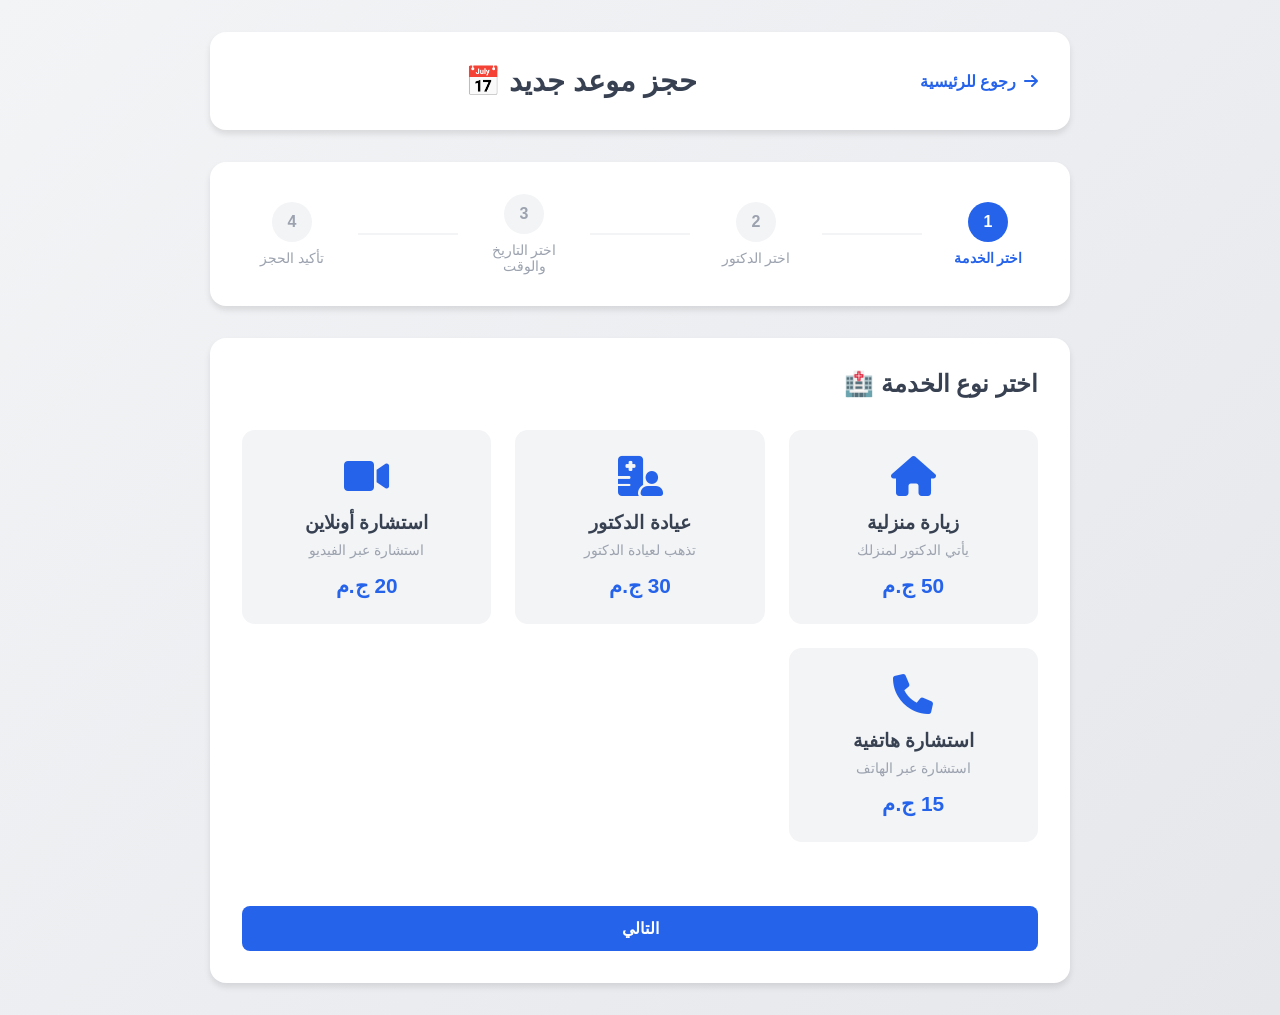
==== booking.html @ 51c082e1 "Add files via upload" ====
<!DOCTYPE html>
<html lang="ar" dir="rtl">
<head>
    <meta charset="UTF-8">
    <meta name="viewport" content="width=device-width, initial-scale=1.0">
    <title>حجز موعد - ميديكا</title>
    <link rel="stylesheet" href="booking-style.css">
    <link rel="stylesheet" href="https://cdnjs.cloudflare.com/ajax/libs/font-awesome/6.0.0/css/all.min.css">
</head>
<body>
    <div class="booking-container">
        <!-- Header -->
        <header class="booking-header">
            <a href="dashboard.html" class="back-link">
                <i class="fas fa-arrow-right"></i> رجوع للرئيسية
            </a>
            <h1>حجز موعد جديد 📅</h1>
        </header>

        <!-- Booking Steps -->
        <div class="booking-steps">
            <div class="step-item active">
                <div class="step-number">1</div>
                <span>اختر الخدمة</span>
            </div>
            <div class="step-divider"></div>
            <div class="step-item">
                <div class="step-number">2</div>
                <span>اختر الدكتور</span>
            </div>
            <div class="step-divider"></div>
            <div class="step-item">
                <div class="step-number">3</div>
                <span>اختر التاريخ والوقت</span>
            </div>
            <div class="step-divider"></div>
            <div class="step-item">
                <div class="step-number">4</div>
                <span>تأكيد الحجز</span>
            </div>
        </div>

        <div class="booking-content">
            <!-- Step 1: Service Selection -->
            <section class="step-section active" id="step-1">
                <h2>اختر نوع الخدمة 🏥</h2>
                <div class="service-grid">
                    <div class="service-card" data-service="home">
                        <i class="fas fa-home"></i>
                        <h3>زيارة منزلية</h3>
                        <p>يأتي الدكتور لمنزلك</p>
                        <span class="price">50 ج.م</span>
                    </div>

                    <div class="service-card" data-service="clinic">
                        <i class="fas fa-hospital-user"></i>
                        <h3>عيادة الدكتور</h3>
                        <p>تذهب لعيادة الدكتور</p>
                        <span class="price">30 ج.م</span>
                    </div>

                    <div class="service-card" data-service="online">
                        <i class="fas fa-video"></i>
                        <h3>استشارة أونلاين</h3>
                        <p>استشارة عبر الفيديو</p>
                        <span class="price">20 ج.م</span>
                    </div>

                    <div class="service-card" data-service="phone">
                        <i class="fas fa-phone"></i>
                        <h3>استشارة هاتفية</h3>
                        <p>استشارة عبر الهاتف</p>
                        <span class="price">15 ج.م</span>
                    </div>
                </div>
                <button class="btn-next" onclick="nextStep(1)">التالي</button>
            </section>

            <!-- Step 2: Doctor Selection -->
            <section class="step-section" id="step-2">
                <h2>اختر الدكتور 👨‍⚕️</h2>
                
                <div class="filter-section">
                    <label for="specialty">التخصص:</label>
                    <select id="specialty">
                        <option value="">جميع التخصصات</option>
                        <option value="cardiology">أمراض القلب</option>
                        <option value="dermatology">الجلدية</option>
                        <option value="pediatrics">طب الأطفال</option>
                        <option value="general">الطب العام</option>
                    </select>

                    <label for="price-range">نطاق السعر:</label>
                    <input type="range" id="price-range" min="0" max="200" value="200">
                </div>

                <div class="doctors-list">
                    <div class="doctor-option" data-doctor="1">
                        <div class="doctor-image">
                            <img src="https://via.placeholder.com/80" alt="Doctor">
                        </div>
                        <div class="doctor-info">
                            <h3>د. محمود علي</h3>
                            <p>أخصائي القلب</p>
                            <div class="rating">
                                <i class="fas fa-star"></i>
                                <i class="fas fa-star"></i>
                                <i class="fas fa-star"></i>
                                <i class="fas fa-star"></i>
                                <i class="fas fa-star"></i>
                                <span>(4.8)</span>
                            </div>
                            <p class="experience">خبرة: 15 سنة</p>
                        </div>
                        <div class="doctor-price">50 ج.م</div>
                    </div>

                    <div class="doctor-option" data-doctor="2">
                        <div class="doctor-image">
                            <img src="https://via.placeholder.com/80" alt="Doctor">
                        </div>
                        <div class="doctor-info">
                            <h3>د. فاطمة أحمد</h3>
                            <p>أخصائية الجلدية</p>
                            <div class="rating">
                                <i class="fas fa-star"></i>
                                <i class="fas fa-star"></i>
                                <i class="fas fa-star"></i>
                                <i class="fas fa-star"></i>
                                <i class="fas fa-star-half-alt"></i>
                                <span>(4.6)</span>
                            </div>
                            <p class="experience">خبرة: 12 سنة</p>
                        </div>
                        <div class="doctor-price">40 ج.م</div>
                    </div>

                    <div class="doctor-option" data-doctor="3">
                        <div class="doctor-image">
                            <img src="https://via.placeholder.com/80" alt="Doctor">
                        </div>
                        <div class="doctor-info">
                            <h3>د. علي محمد</h3>
                            <p>طبيب عام</p>
                            <div class="rating">
                                <i class="fas fa-star"></i>
                                <i class="fas fa-star"></i>
                                <i class="fas fa-star"></i>
                                <i class="fas fa-star"></i>
                                <i class="fas fa-star"></i>
                                <span>(4.9)</span>
                            </div>
                            <p class="experience">خبرة: 20 سنة</p>
                        </div>
                        <div class="doctor-price">45 ج.م</div>
                    </div>
                </div>
                <div class="step-buttons">
                    <button class="btn-prev" onclick="prevStep(2)">السابق</button>
                    <button class="btn-next" onclick="nextStep(2)">التالي</button>
                </div>
            </section>

            <!-- Step 3: Date and Time Selection -->
            <section class="step-section" id="step-3">
                <h2>اختر التاريخ والوقت ⏰</h2>

                <div class="datetime-selection">
                    <div class="date-picker">
                        <h3>تاريخ الموعد</h3>
                        <input type="date" id="appointment-date">
                        <div class="available-dates">
                            <button class="date-btn" data-date="2026-05-25">25 مايو</button>
                            <button class="date-btn" data-date="2026-05-26">26 مايو</button>
                            <button class="date-btn" data-date="2026-05-27">27 مايو</button>
                            <button class="date-btn" data-date="2026-05-28">28 مايو</button>
                        </div>
                    </div>

                    <div class="time-picker">
                        <h3>الوقت المفضل</h3>
                        <div class="available-times">
                            <button class="time-btn" data-time="08:00">08:00 AM</button>
                            <button class="time-btn" data-time="09:00">09:00 AM</button>
                            <button class="time-btn" data-time="10:00">10:00 AM</button>
                            <button class="time-btn" data-time="14:00">02:00 PM</button>
                            <button class="time-btn" data-time="15:00">03:00 PM</button>
                            <button class="time-btn" data-time="16:00">04:00 PM</button>
                            <button class="time-btn" data-time="17:00">05:00 PM</button>
                            <button class="time-btn" data-time="18:00">06:00 PM</button>
                        </div>
                    </div>
                </div>

                <div class="additional-info">
                    <h3>معلومات إضافية</h3>
                    <textarea id="appointment-notes" placeholder="أخبر الدكتور عن أعراضك أو حالتك (اختياري)"></textarea>
                </div>

                <div class="step-buttons">
                    <button class="btn-prev" onclick="prevStep(3)">السابق</button>
                    <button class="btn-next" onclick="nextStep(3)">التالي</button>
                </div>
            </section>

            <!-- Step 4: Confirmation -->
            <section class="step-section" id="step-4">
                <h2>تأكيد الحجز ✅</h2>

                <div class="confirmation-summary">
                    <div class="summary-item">
                        <h4>نوع الخدمة</h4>
                        <p id="summary-service">-</p>
                    </div>
                    <div class="summary-item">
                        <h4>الدكتور</h4>
                        <p id="summary-doctor">-</p>
                    </div>
                    <div class="summary-item">
                        <h4>التاريخ والوقت</h4>
                        <p id="summary-datetime">-</p>
                    </div>
                    <div class="summary-item">
                        <h4>السعر</h4>
                        <p id="summary-price">-</p>
                    </div>
                </div>

                <div class="payment-method">
                    <h3>طريقة الدفع 💳</h3>
                    <label class="payment-option">
                        <input type="radio" name="payment" value="online" checked>
                        <span>دفع أونلاين</span>
                    </label>
                    <label class="payment-option">
                        <input type="radio" name="payment" value="cash">
                        <span>دفع عند الخدمة</span>
                    </label>
                </div>

                <div class="terms-check">
                    <label>
                        <input type="checkbox" id="agree-terms" required>
                        <span>أوافق على شروط الخدمة</span>
                    </label>
                </div>

                <div class="step-buttons">
                    <button class="btn-prev" onclick="prevStep(4)">السابق</button>
                    <button class="btn-confirm" onclick="confirmBooking()">تأكيد الحجز</button>
                </div>
            </section>
        </div>
    </div>

    <script src="booking-script.js"></script>
</body>
</html>
---- booking-style.css ----
/* Booking Page Styling */

:root {
    --primary-blue: #2563eb;
    --light-blue: #3b82f6;
    --dark-blue: #1e40af;
    --accent-color: #06b6d4;
    --white: #ffffff;
    --light-gray: #f3f4f6;
    --gray: #9ca3af;
    --dark-gray: #374151;
    --success: #10b981;
    --warning: #f59e0b;
    --error: #ef4444;
    --shadow: 0 4px 6px rgba(0, 0, 0, 0.1);
    --shadow-lg: 0 10px 15px rgba(0, 0, 0, 0.15);
}

* {
    margin: 0;
    padding: 0;
    box-sizing: border-box;
}

body {
    font-family: 'Segoe UI', Tahoma, Geneva, Verdana, sans-serif;
    background: linear-gradient(135deg, #f3f4f6, #e5e7eb);
    min-height: 100vh;
    padding: 2rem 0;
}

.booking-container {
    max-width: 900px;
    margin: 0 auto;
    padding: 0 20px;
}

/* Header */
.booking-header {
    background-color: var(--white);
    padding: 2rem;
    border-radius: 1rem;
    margin-bottom: 2rem;
    box-shadow: var(--shadow);
    display: flex;
    justify-content: space-between;
    align-items: center;
}

.back-link {
    color: var(--primary-blue);
    text-decoration: none;
    display: flex;
    align-items: center;
    gap: 0.5rem;
    font-weight: 600;
    transition: all 0.3s ease;
}

.back-link:hover {
    gap: 1rem;
}

.booking-header h1 {
    color: var(--dark-gray);
    font-size: 1.8rem;
    text-align: center;
    flex: 1;
}

/* Steps Indicator */
.booking-steps {
    display: flex;
    justify-content: space-between;
    align-items: center;
    margin-bottom: 2rem;
    background-color: var(--white);
    padding: 2rem;
    border-radius: 1rem;
    box-shadow: var(--shadow);
}

.step-item {
    display: flex;
    flex-direction: column;
    align-items: center;
    gap: 0.5rem;
    flex: 1;
}

.step-number {
    width: 40px;
    height: 40px;
    background-color: var(--light-gray);
    color: var(--gray);
    border-radius: 50%;
    display: flex;
    align-items: center;
    justify-content: center;
    font-weight: 600;
    transition: all 0.3s ease;
}

.step-item.active .step-number {
    background-color: var(--primary-blue);
    color: var(--white);
}

.step-item span {
    font-size: 0.85rem;
    color: var(--gray);
    text-align: center;
}

.step-item.active span {
    color: var(--primary-blue);
    font-weight: 600;
}

.step-divider {
    flex: 1;
    height: 2px;
    background-color: var(--light-gray);
    margin: 0 1rem;
}

/* Booking Content */
.booking-content {
    background-color: var(--white);
    border-radius: 1rem;
    padding: 2rem;
    box-shadow: var(--shadow);
}

.step-section {
    display: none;
    animation: fadeIn 0.3s ease;
}

.step-section.active {
    display: block;
}

@keyframes fadeIn {
    from {
        opacity: 0;
    }
    to {
        opacity: 1;
    }
}

.booking-content h2 {
    color: var(--dark-gray);
    margin-bottom: 2rem;
    font-size: 1.5rem;
}

/* Service Grid */
.service-grid {
    display: grid;
    grid-template-columns: repeat(auto-fit, minmax(200px, 1fr));
    gap: 1.5rem;
    margin-bottom: 2rem;
}

.service-card {
    background-color: var(--light-gray);
    border: 2px solid transparent;
    border-radius: 0.8rem;
    padding: 1.5rem;
    text-align: center;
    cursor: pointer;
    transition: all 0.3s ease;
}

.service-card:hover {
    border-color: var(--primary-blue);
    background-color: rgba(37, 99, 235, 0.05);
}

.service-card.selected {
    background-color: rgba(37, 99, 235, 0.1);
    border-color: var(--primary-blue);
}

.service-card i {
    font-size: 2.5rem;
    color: var(--primary-blue);
    margin-bottom: 1rem;
    display: block;
}

.service-card h3 {
    color: var(--dark-gray);
    margin-bottom: 0.5rem;
}

.service-card p {
    color: var(--gray);
    font-size: 0.9rem;
    margin-bottom: 1rem;
}

.service-card .price {
    font-size: 1.3rem;
    color: var(--primary-blue);
    font-weight: 600;
}

/* Filter Section */
.filter-section {
    display: grid;
    grid-template-columns: 1fr 1fr;
    gap: 2rem;
    margin-bottom: 2rem;
    padding-bottom: 2rem;
    border-bottom: 1px solid var(--light-gray);
}

.filter-section label {
    display: block;
    color: var(--dark-gray);
    font-weight: 600;
    margin-bottom: 0.5rem;
}

.filter-section select,
.filter-section input {
    width: 100%;
    padding: 0.8rem;
    border: 2px solid var(--light-gray);
    border-radius: 0.5rem;
    font-size: 1rem;
    transition: border-color 0.3s ease;
}

.filter-section select:focus,
.filter-section input:focus {
    outline: none;
    border-color: var(--primary-blue);
}

/* Doctors List */
.doctors-list {
    display: grid;
    gap: 1rem;
    margin-bottom: 2rem;
}

.doctor-option {
    display: grid;
    grid-template-columns: 80px 1fr auto;
    gap: 1.5rem;
    padding: 1.5rem;
    border: 2px solid var(--light-gray);
    border-radius: 0.8rem;
    cursor: pointer;
    transition: all 0.3s ease;
    align-items: center;
}

.doctor-option:hover {
    border-color: var(--primary-blue);
    background-color: var(--light-gray);
}

.doctor-option.selected {
    border-color: var(--primary-blue);
    background-color: rgba(37, 99, 235, 0.05);
}

.doctor-image img {
    width: 80px;
    height: 80px;
    border-radius: 50%;
    object-fit: cover;
}

.doctor-info h3 {
    color: var(--dark-gray);
    margin-bottom: 0.3rem;
}

.doctor-info p {
    color: var(--gray);
    font-size: 0.9rem;
}

.rating {
    color: var(--warning);
    font-size: 0.9rem;
    margin: 0.5rem 0;
}

.rating i {
    margin: 0 0.2rem;
}

.experience {
    font-size: 0.85rem !important;
    margin-top: 0.5rem;
}

.doctor-price {
    font-size: 1.3rem;
    color: var(--primary-blue);
    font-weight: 600;
}

/* DateTime Selection */
.datetime-selection {
    display: grid;
    grid-template-columns: 1fr 1fr;
    gap: 2rem;
    margin-bottom: 2rem;
    padding-bottom: 2rem;
    border-bottom: 1px solid var(--light-gray);
}

.date-picker,
.time-picker {
    display: flex;
    flex-direction: column;
}

.date-picker h3,
.time-picker h3 {
    color: var(--dark-gray);
    margin-bottom: 1rem;
    font-size: 1.1rem;
}

#appointment-date {
    padding: 0.8rem;
    border: 2px solid var(--light-gray);
    border-radius: 0.5rem;
    font-size: 1rem;
    margin-bottom: 1rem;
    cursor: pointer;
}

#appointment-date:focus {
    outline: none;
    border-color: var(--primary-blue);
}

.available-dates,
.available-times {
    display: grid;
    grid-template-columns: repeat(2, 1fr);
    gap: 0.8rem;
}

.available-times {
    grid-template-columns: repeat(2, 1fr);
}

.date-btn,
.time-btn {
    padding: 0.8rem;
    background-color: var(--light-gray);
    border: 2px solid transparent;
    border-radius: 0.5rem;
    cursor: pointer;
    font-weight: 600;
    color: var(--dark-gray);
    transition: all 0.3s ease;
}

.date-btn:hover,
.time-btn:hover {
    border-color: var(--primary-blue);
    background-color: rgba(37, 99, 235, 0.05);
}

.date-btn.selected,
.time-btn.selected {
    background-color: var(--primary-blue);
    color: var(--white);
    border-color: var(--primary-blue);
}

/* Additional Info */
.additional-info {
    margin-bottom: 2rem;
}

.additional-info h3 {
    color: var(--dark-gray);
    margin-bottom: 1rem;
}

#appointment-notes {
    width: 100%;
    padding: 1rem;
    border: 2px solid var(--light-gray);
    border-radius: 0.5rem;
    font-family: inherit;
    font-size: 1rem;
    resize: vertical;
    min-height: 120px;
    transition: border-color 0.3s ease;
}

#appointment-notes:focus {
    outline: none;
    border-color: var(--primary-blue);
}

/* Confirmation Summary */
.confirmation-summary {
    display: grid;
    grid-template-columns: repeat(2, 1fr);
    gap: 1.5rem;
    margin-bottom: 2rem;
    padding-bottom: 2rem;
    border-bottom: 1px solid var(--light-gray);
}

.summary-item {
    background-color: var(--light-gray);
    padding: 1.5rem;
    border-radius: 0.8rem;
}

.summary-item h4 {
    color: var(--gray);
    font-size: 0.9rem;
    margin-bottom: 0.5rem;
}

.summary-item p {
    color: var(--dark-gray);
    font-size: 1.1rem;
    font-weight: 600;
}

/* Payment Method */
.payment-method {
    margin-bottom: 2rem;
}

.payment-method h3 {
    color: var(--dark-gray);
    margin-bottom: 1rem;
}

.payment-option {
    display: flex;
    align-items: center;
    gap: 0.8rem;
    padding: 0.8rem;
    cursor: pointer;
    transition: background-color 0.3s ease;
    border-radius: 0.5rem;
}

.payment-option:hover {
    background-color: var(--light-gray);
}

.payment-option input {
    cursor: pointer;
    width: 20px;
    height: 20px;
}

.payment-option span {
    color: var(--dark-gray);
    font-weight: 500;
}

/* Terms Check */
.terms-check {
    margin-bottom: 2rem;
}

.terms-check label {
    display: flex;
    align-items: center;
    gap: 0.8rem;
    cursor: pointer;
    color: var(--gray);
}

.terms-check input {
    cursor: pointer;
    width: 20px;
    height: 20px;
}

/* Buttons */
.btn-next,
.btn-prev,
.btn-confirm {
    padding: 0.8rem 2rem;
    border: none;
    border-radius: 0.5rem;
    font-size: 1rem;
    font-weight: 600;
    cursor: pointer;
    transition: all 0.3s ease;
}

.btn-next,
.btn-confirm {
    background-color: var(--primary-blue);
    color: var(--white);
}

.btn-next:hover,
.btn-confirm:hover {
    background-color: var(--dark-blue);
    transform: translateY(-2px);
}

.btn-prev {
    background-color: var(--light-gray);
    color: var(--primary-blue);
}

.btn-prev:hover {
    background-color: var(--primary-blue);
    color: var(--white);
}

.step-buttons {
    display: flex;
    gap: 1rem;
    justify-content: center;
}

.btn-next {
    margin-top: 2rem;
    width: 100%;
}

/* Responsive */
@media (max-width: 768px) {
    .booking-header {
        flex-direction: column;
        gap: 1rem;
    }

    .booking-header h1 {
        font-size: 1.3rem;
    }

    .booking-steps {
        flex-direction: column;
        gap: 1rem;
    }

    .step-divider {
        width: 2px;
        height: 20px;
        margin: 0;
    }

    .service-grid {
        grid-template-columns: 1fr 1fr;
    }

    .filter-section {
        grid-template-columns: 1fr;
    }

    .doctor-option {
        grid-template-columns: 1fr;
    }

    .doctor-image {
        display: flex;
        justify-content: center;
    }

    .datetime-selection {
        grid-template-columns: 1fr;
    }

    .available-times {
        grid-template-columns: repeat(4, 1fr);
    }

    .confirmation-summary {
        grid-template-columns: 1fr;
    }

    .step-buttons {
        flex-direction: column;
    }
}

@media (max-width: 480px) {
    .booking-container {
        padding: 0 10px;
    }

    .booking-header,
    .booking-content {
        padding: 1rem;
    }

    .booking-header h1 {
        font-size: 1.1rem;
    }

    .service-grid {
        grid-template-columns: 1fr;
    }

    .available-dates,
    .available-times {
        grid-template-columns: 1fr;
    }

    .doctor-price {
        display: none;
    }

    .step-buttons {
        gap: 0.5rem;
    }

    .btn-next,
    .btn-prev,
    .btn-confirm {
        padding: 0.6rem 1rem;
        font-size: 0.9rem;
    }
}
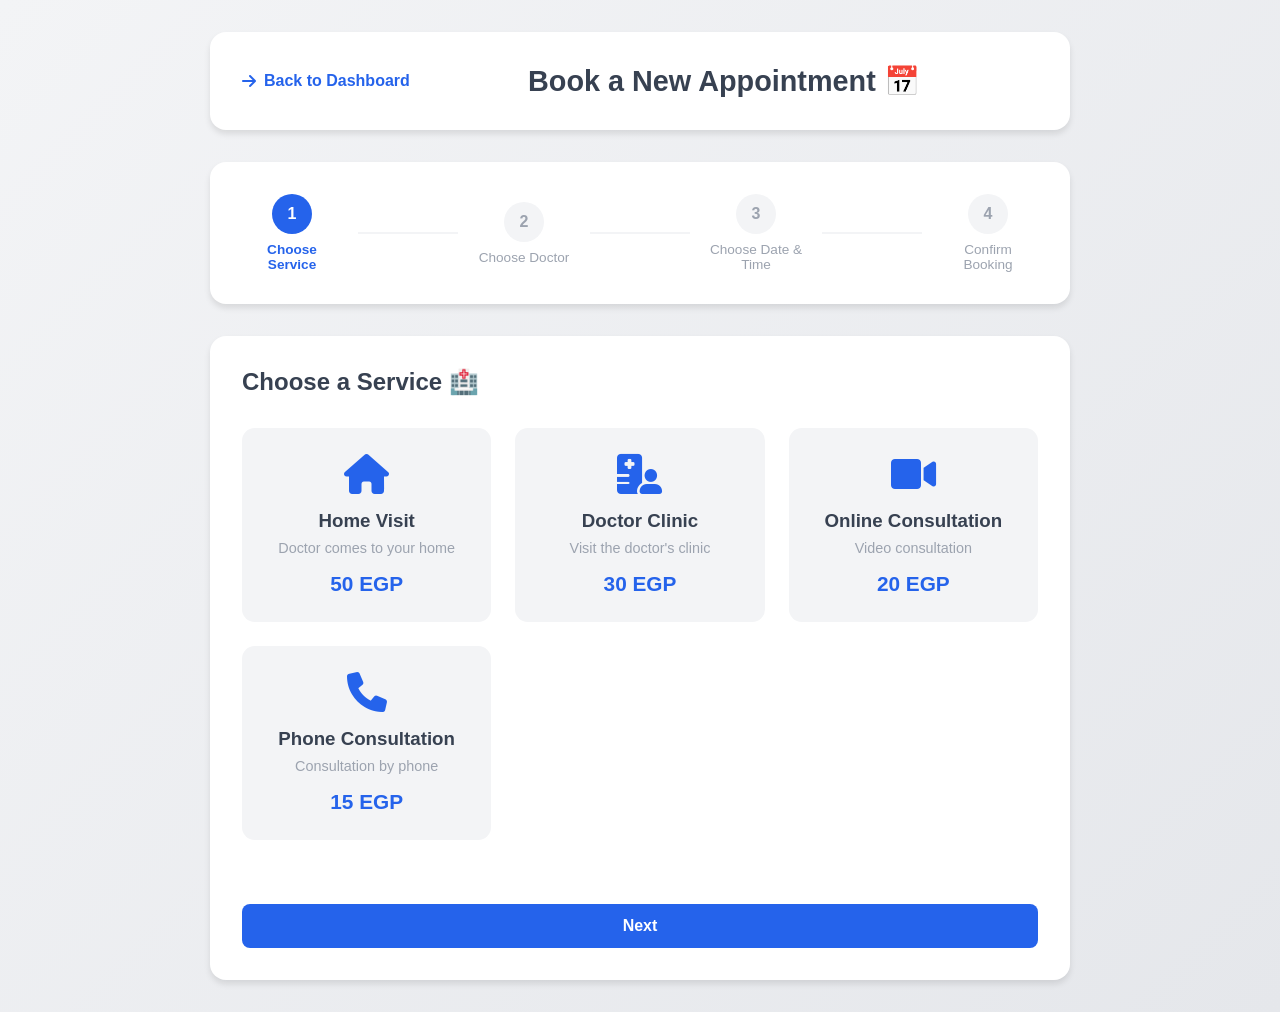
==== commit 12d48f73: "Add files via upload" ====
--- a/booking.html
+++ b/booking.html
@@ -1,9 +1,9 @@
 <!DOCTYPE html>
-<html lang="ar" dir="rtl">
+<html lang="en" dir="ltr">
 <head>
     <meta charset="UTF-8">
     <meta name="viewport" content="width=device-width, initial-scale=1.0">
-    <title>حجز موعد - ميديكا</title>
+    <title>Book Appointment - Medica</title>
     <link rel="stylesheet" href="booking-style.css">
     <link rel="stylesheet" href="https://cdnjs.cloudflare.com/ajax/libs/font-awesome/6.0.0/css/all.min.css">
 </head>
@@ -12,85 +12,85 @@
         <!-- Header -->
         <header class="booking-header">
             <a href="dashboard.html" class="back-link">
-                <i class="fas fa-arrow-right"></i> رجوع للرئيسية
+                <i class="fas fa-arrow-right"></i> Back to Dashboard
             </a>
-            <h1>حجز موعد جديد 📅</h1>
+            <h1>Book a New Appointment 📅</h1>
         </header>
 
         <!-- Booking Steps -->
         <div class="booking-steps">
             <div class="step-item active">
                 <div class="step-number">1</div>
-                <span>اختر الخدمة</span>
+                <span>Choose Service</span>
             </div>
             <div class="step-divider"></div>
             <div class="step-item">
                 <div class="step-number">2</div>
-                <span>اختر الدكتور</span>
+                <span>Choose Doctor</span>
             </div>
             <div class="step-divider"></div>
             <div class="step-item">
                 <div class="step-number">3</div>
-                <span>اختر التاريخ والوقت</span>
+                <span>Choose Date & Time</span>
             </div>
             <div class="step-divider"></div>
             <div class="step-item">
                 <div class="step-number">4</div>
-                <span>تأكيد الحجز</span>
+                <span>Confirm Booking</span>
             </div>
         </div>
 
         <div class="booking-content">
             <!-- Step 1: Service Selection -->
             <section class="step-section active" id="step-1">
-                <h2>اختر نوع الخدمة 🏥</h2>
+                <h2>Choose a Service 🏥</h2>
                 <div class="service-grid">
                     <div class="service-card" data-service="home">
                         <i class="fas fa-home"></i>
-                        <h3>زيارة منزلية</h3>
-                        <p>يأتي الدكتور لمنزلك</p>
-                        <span class="price">50 ج.م</span>
+                        <h3>Home Visit</h3>
+                        <p>Doctor comes to your home</p>
+                        <span class="price">50 EGP</span>
                     </div>
 
                     <div class="service-card" data-service="clinic">
                         <i class="fas fa-hospital-user"></i>
-                        <h3>عيادة الدكتور</h3>
-                        <p>تذهب لعيادة الدكتور</p>
-                        <span class="price">30 ج.م</span>
+                        <h3>Doctor Clinic</h3>
+                        <p>Visit the doctor&#39;s clinic</p>
+                        <span class="price">30 EGP</span>
                     </div>
 
                     <div class="service-card" data-service="online">
                         <i class="fas fa-video"></i>
-                        <h3>استشارة أونلاين</h3>
-                        <p>استشارة عبر الفيديو</p>
-                        <span class="price">20 ج.م</span>
+                        <h3>Online Consultation</h3>
+                        <p>Video consultation</p>
+                        <span class="price">20 EGP</span>
                     </div>
 
                     <div class="service-card" data-service="phone">
                         <i class="fas fa-phone"></i>
-                        <h3>استشارة هاتفية</h3>
-                        <p>استشارة عبر الهاتف</p>
-                        <span class="price">15 ج.م</span>
-                    </div>
-                </div>
-                <button class="btn-next" onclick="nextStep(1)">التالي</button>
+                        <h3>Phone Consultation</h3>
+                        <p>Consultation by phone</p>
+                        <span class="price">15 EGP</span>
+                    </div>
+                </div>
+                <button class="btn-next" onclick="nextStep(1)">Next</button>
             </section>
 
             <!-- Step 2: Doctor Selection -->
             <section class="step-section" id="step-2">
-                <h2>اختر الدكتور 👨‍⚕️</h2>
+                <h2>Choose Doctor 👨‍⚕️</h2>
                 
                 <div class="filter-section">
-                    <label for="specialty">التخصص:</label>
+                    <label for="specialty">Specialty:</label>
                     <select id="specialty">
-                        <option value="">جميع التخصصات</option>
-                        <option value="cardiology">أمراض القلب</option>
-                        <option value="dermatology">الجلدية</option>
-                        <option value="pediatrics">طب الأطفال</option>
-                        <option value="general">الطب العام</option>
+                        <option value="">All Specialties</option>
+                        <option value="cardiology">Cardiology</option>
+                        <option value="dermatology">Dermatology</option>
+                        <option value="pediatrics">Pediatrics</option>
+                        <option value="general">General Medicine</option>
                     </select>
 
-                    <label for="price-range">نطاق السعر:</label>
+                    <label for="price-range">Price Range:</label>
                     <input type="range" id="price-range" min="0" max="200" value="200">
                 </div>
 
@@ -100,8 +100,8 @@
                             <img src="https://via.placeholder.com/80" alt="Doctor">
                         </div>
                         <div class="doctor-info">
-                            <h3>د. محمود علي</h3>
-                            <p>أخصائي القلب</p>
+                            <h3>Dr. Mahmoud Ali</h3>
+                            <p>Cardiology Specialist</p>
                             <div class="rating">
                                 <i class="fas fa-star"></i>
                                 <i class="fas fa-star"></i>
@@ -110,9 +110,9 @@
                                 <i class="fas fa-star"></i>
                                 <span>(4.8)</span>
                             </div>
-                            <p class="experience">خبرة: 15 سنة</p>
-                        </div>
-                        <div class="doctor-price">50 ج.م</div>
+                            <p class="experience">Experience: 15 yrs</p>
+                        </div>
+                        <div class="doctor-price">50 EGP</div>
                     </div>
 
                     <div class="doctor-option" data-doctor="2">
@@ -120,8 +120,8 @@
                             <img src="https://via.placeholder.com/80" alt="Doctor">
                         </div>
                         <div class="doctor-info">
-                            <h3>د. فاطمة أحمد</h3>
-                            <p>أخصائية الجلدية</p>
+                            <h3>Dr. Fatima Ahmed</h3>
+                            <p>Dermatology Specialist</p>
                             <div class="rating">
                                 <i class="fas fa-star"></i>
                                 <i class="fas fa-star"></i>
@@ -130,9 +130,9 @@
                                 <i class="fas fa-star-half-alt"></i>
                                 <span>(4.6)</span>
                             </div>
-                            <p class="experience">خبرة: 12 سنة</p>
-                        </div>
-                        <div class="doctor-price">40 ج.م</div>
+                            <p class="experience">Experience: 12 yrs</p>
+                        </div>
+                        <div class="doctor-price">40 EGP</div>
                     </div>
 
                     <div class="doctor-option" data-doctor="3">
@@ -140,8 +140,8 @@
                             <img src="https://via.placeholder.com/80" alt="Doctor">
                         </div>
                         <div class="doctor-info">
-                            <h3>د. علي محمد</h3>
-                            <p>طبيب عام</p>
+                            <h3>Dr. Ali Mohamed</h3>
+                            <p>General Medicine Doctor</p>
                             <div class="rating">
                                 <i class="fas fa-star"></i>
                                 <i class="fas fa-star"></i>
@@ -150,35 +150,35 @@
                                 <i class="fas fa-star"></i>
                                 <span>(4.9)</span>
                             </div>
-                            <p class="experience">خبرة: 20 سنة</p>
-                        </div>
-                        <div class="doctor-price">45 ج.م</div>
+                            <p class="experience">Experience: 20 yrs</p>
+                        </div>
+                        <div class="doctor-price">45 EGP</div>
                     </div>
                 </div>
                 <div class="step-buttons">
-                    <button class="btn-prev" onclick="prevStep(2)">السابق</button>
-                    <button class="btn-next" onclick="nextStep(2)">التالي</button>
+                    <button class="btn-prev" onclick="prevStep(2)">Previous</button>
+                    <button class="btn-next" onclick="nextStep(2)">Next</button>
                 </div>
             </section>
 
             <!-- Step 3: Date and Time Selection -->
             <section class="step-section" id="step-3">
-                <h2>اختر التاريخ والوقت ⏰</h2>
+                <h2>Choose Date & Time ⏰</h2>
 
                 <div class="datetime-selection">
                     <div class="date-picker">
-                        <h3>تاريخ الموعد</h3>
+                        <h3>Appointment Date</h3>
                         <input type="date" id="appointment-date">
                         <div class="available-dates">
-                            <button class="date-btn" data-date="2026-05-25">25 مايو</button>
-                            <button class="date-btn" data-date="2026-05-26">26 مايو</button>
-                            <button class="date-btn" data-date="2026-05-27">27 مايو</button>
-                            <button class="date-btn" data-date="2026-05-28">28 مايو</button>
+                            <button class="date-btn" data-date="2026-05-25">May 25</button>
+                            <button class="date-btn" data-date="2026-05-26">May 26</button>
+                            <button class="date-btn" data-date="2026-05-27">May 27</button>
+                            <button class="date-btn" data-date="2026-05-28">May 28</button>
                         </div>
                     </div>
 
                     <div class="time-picker">
-                        <h3>الوقت المفضل</h3>
+                        <h3>Preferred Time</h3>
                         <div class="available-times">
                             <button class="time-btn" data-time="08:00">08:00 AM</button>
                             <button class="time-btn" data-time="09:00">09:00 AM</button>
@@ -193,61 +193,61 @@
                 </div>
 
                 <div class="additional-info">
-                    <h3>معلومات إضافية</h3>
-                    <textarea id="appointment-notes" placeholder="أخبر الدكتور عن أعراضك أو حالتك (اختياري)"></textarea>
+                    <h3>Additional Information</h3>
+                    <textarea id="appointment-notes" placeholder="Tell the doctor about your symptoms or condition (optional)"></textarea>
                 </div>
 
                 <div class="step-buttons">
-                    <button class="btn-prev" onclick="prevStep(3)">السابق</button>
-                    <button class="btn-next" onclick="nextStep(3)">التالي</button>
+                    <button class="btn-prev" onclick="prevStep(3)">Previous</button>
+                    <button class="btn-next" onclick="nextStep(3)">Next</button>
                 </div>
             </section>
 
             <!-- Step 4: Confirmation -->
             <section class="step-section" id="step-4">
-                <h2>تأكيد الحجز ✅</h2>
+                <h2>Confirm Booking ✅</h2>
 
                 <div class="confirmation-summary">
                     <div class="summary-item">
-                        <h4>نوع الخدمة</h4>
+                        <h4>Service Type</h4>
                         <p id="summary-service">-</p>
                     </div>
                     <div class="summary-item">
-                        <h4>الدكتور</h4>
+                        <h4>Doctor</h4>
                         <p id="summary-doctor">-</p>
                     </div>
                     <div class="summary-item">
-                        <h4>التاريخ والوقت</h4>
+                        <h4>Date & Time</h4>
                         <p id="summary-datetime">-</p>
                     </div>
                     <div class="summary-item">
-                        <h4>السعر</h4>
+                        <h4>Price</h4>
                         <p id="summary-price">-</p>
                     </div>
                 </div>
 
                 <div class="payment-method">
-                    <h3>طريقة الدفع 💳</h3>
+                    <h3>Payment Method 💳</h3>
                     <label class="payment-option">
                         <input type="radio" name="payment" value="online" checked>
-                        <span>دفع أونلاين</span>
+                        <span>Online Payment</span>
                     </label>
                     <label class="payment-option">
                         <input type="radio" name="payment" value="cash">
-                        <span>دفع عند الخدمة</span>
+                        <span>Pay at Service</span>
                     </label>
                 </div>
 
                 <div class="terms-check">
                     <label>
                         <input type="checkbox" id="agree-terms" required>
-                        <span>أوافق على شروط الخدمة</span>
+                        <span>I agree to the Terms of Service</span>
                     </label>
                 </div>
 
                 <div class="step-buttons">
-                    <button class="btn-prev" onclick="prevStep(4)">السابق</button>
-                    <button class="btn-confirm" onclick="confirmBooking()">تأكيد الحجز</button>
+                    <button class="btn-prev" onclick="prevStep(4)">Previous</button>
+                    <button class="btn-confirm" onclick="confirmBooking()">Confirm Booking</button>
                 </div>
             </section>
         </div>
